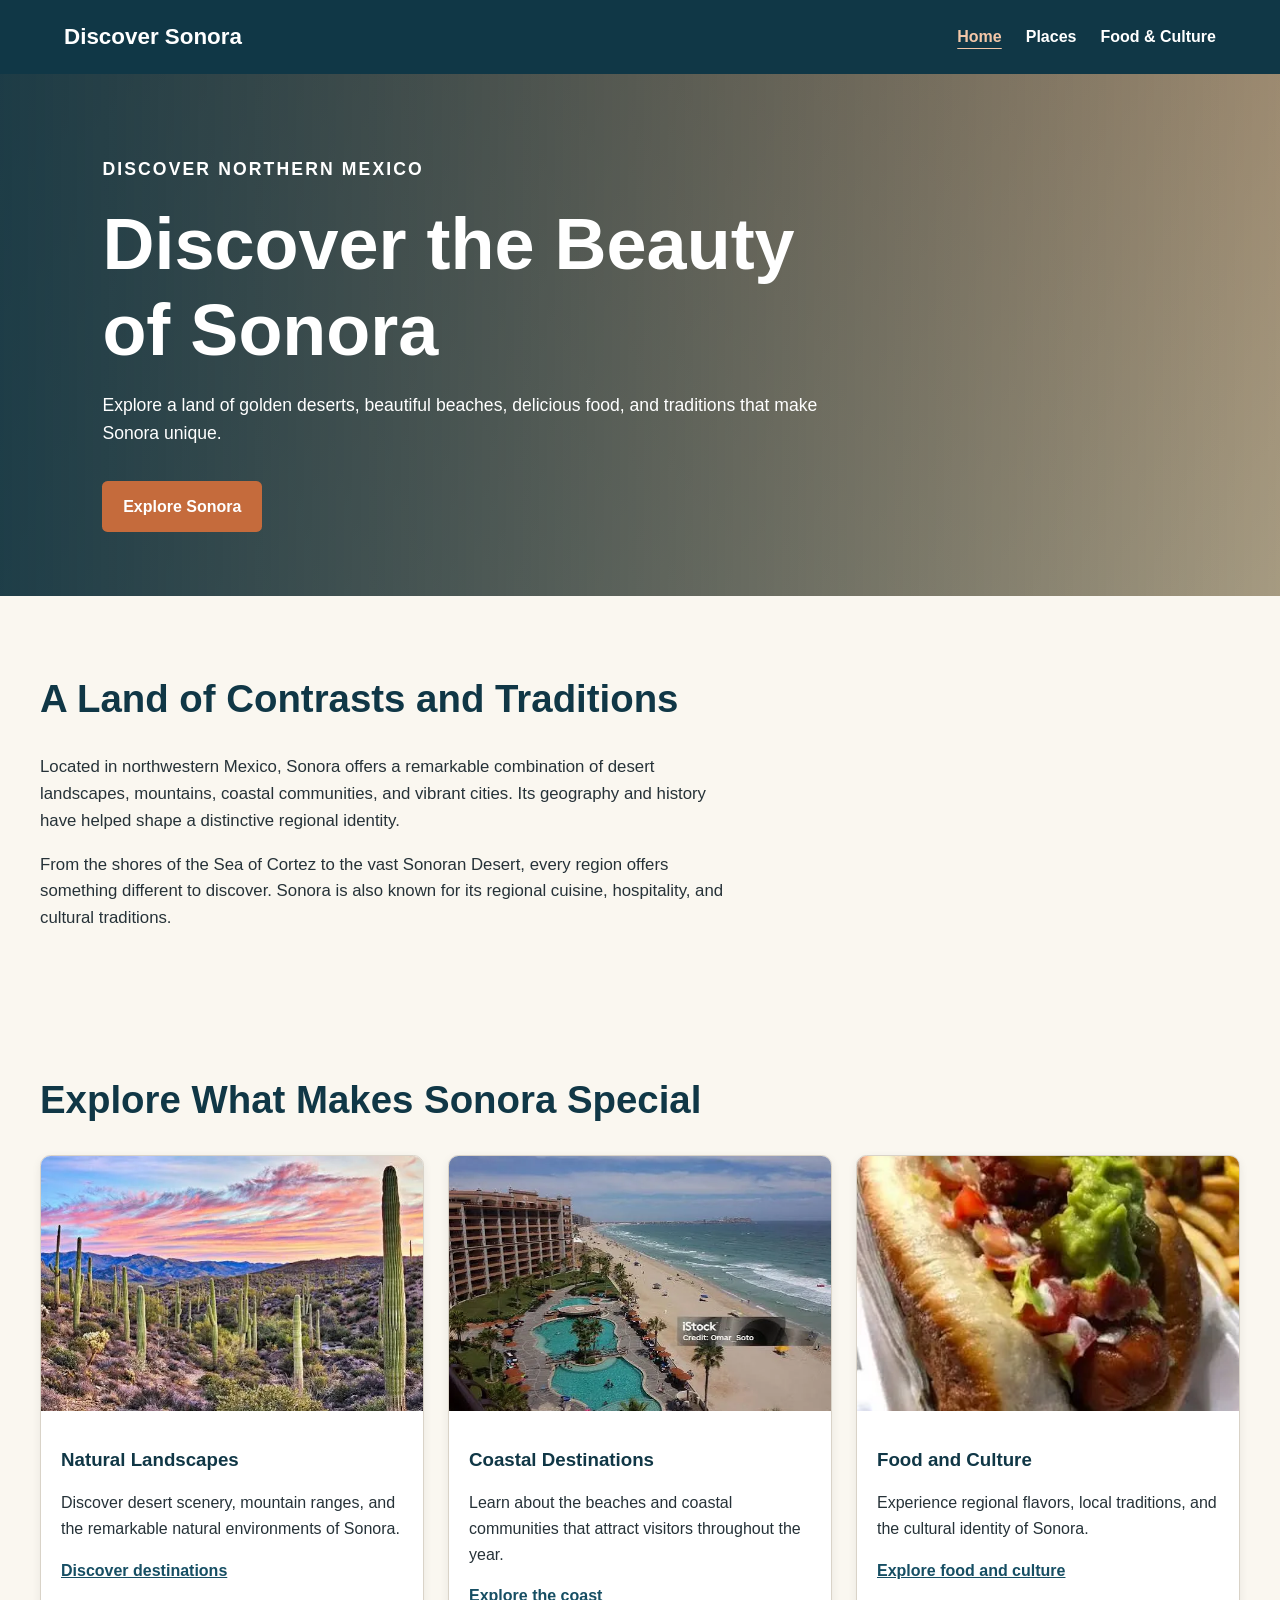
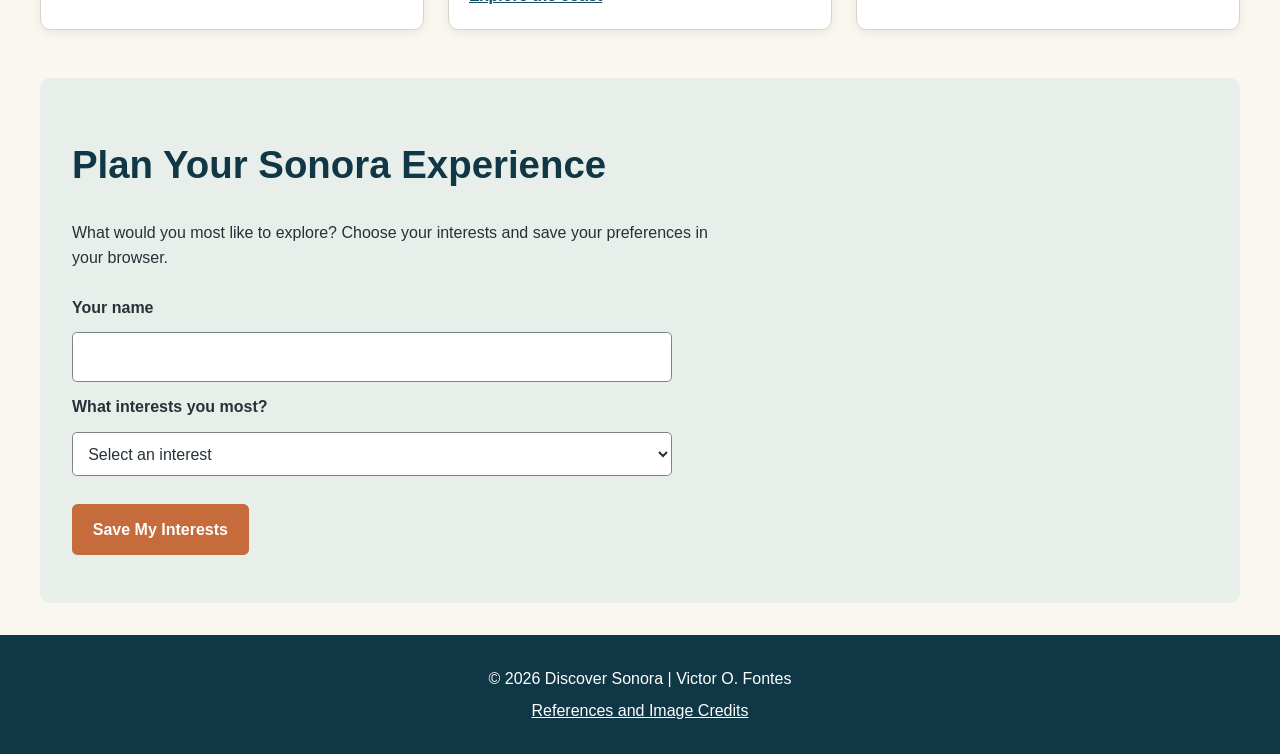
==== project/index.html @ 7b0b656f "W06 Project" ====
<!DOCTYPE html>
<html lang="en">
<head>
    <meta charset="UTF-8">
    <meta name="viewport" content="width=device-width, initial-scale=1.0">
    <meta name="description" content="Discover Sonora, Mexico, through its beautiful landscapes, regional food, rich culture, and unforgettable destinations.">
    <meta name="author" content="Victor O. Fontes">
    <title>Discover Sonora | Explore Northern Mexico</title>
    <link rel="stylesheet" href="styles/discover-sonora.css">
    <script src="scripts/discover-sonora.js" defer></script>
</head>
<body>
    <header>
        <a class="logo" href="index.html">Discover Sonora</a>

        <button id="menu-button" aria-label="Open navigation menu" aria-expanded="false">
            ☰
        </button>

        <nav id="nav-menu" aria-label="Main navigation">
            <a href="index.html" aria-current="page">Home</a>
            <a href="places.html">Places</a>
            <a href="food.html">Food & Culture</a>
        </nav>
    </header>

    <main>
        <section class="hero">
            <div class="hero-content">
                <p class="eyebrow">Discover Northern Mexico</p>
                <h1>Discover the Beauty of Sonora</h1>
                <p>
                    Explore a land of golden deserts, beautiful beaches,
                    delicious food, and traditions that make Sonora unique.
                </p>
                <a class="button" href="places.html">Explore Sonora</a>
            </div>
        </section>

        <section class="intro section-container">
            <h2>A Land of Contrasts and Traditions</h2>
            <p>
                Located in northwestern Mexico, Sonora offers a remarkable
                combination of desert landscapes, mountains, coastal
                communities, and vibrant cities. Its geography and history
                have helped shape a distinctive regional identity.
            </p>
            <p>
                From the shores of the Sea of Cortez to the vast Sonoran
                Desert, every region offers something different to discover.
                Sonora is also known for its regional cuisine, hospitality,
                and cultural traditions.
            </p>
        </section>

        <section class="highlights section-container">
            <h2>Explore What Makes Sonora Special</h2>

            <div class="card-grid">
                <article class="card">
                    <img
                        src="images/sonora-desert.webp"
                        alt="Desert landscape in Sonora with mountains and native vegetation"
                        loading="lazy"
                        width="600"
                        height="400"
                    >
                    <div class="card-content">
                        <h3>Natural Landscapes</h3>
                        <p>
                            Discover desert scenery, mountain ranges,
                            and the remarkable natural environments of Sonora.
                        </p>
                        <a href="places.html">Discover destinations</a>
                    </div>
                </article>

                <article class="card">
                    <img
                        src="images/puerto-penasco.webp"
                        alt="Coastal scenery along the Sea of Cortez in Sonora"
                        loading="lazy"
                        width="600"
                        height="400"
                    >
                    <div class="card-content">
                        <h3>Coastal Destinations</h3>
                        <p>
                            Learn about the beaches and coastal communities
                            that attract visitors throughout the year.
                        </p>
                        <a href="places.html">Explore the coast</a>
                    </div>
                </article>

                <article class="card">
                    <img
                        src="images/sonoran-hot-dog.webp"
                        alt="Traditional Sonoran cuisine served as a regional meal"
                        loading="lazy"
                        width="600"
                        height="400"
                    >
                    <div class="card-content">
                        <h3>Food and Culture</h3>
                        <p>
                            Experience regional flavors, local traditions,
                            and the cultural identity of Sonora.
                        </p>
                        <a href="food.html">Explore food and culture</a>
                    </div>
                </article>
            </div>
        </section>

        <section class="newsletter section-container">
            <h2>Plan Your Sonora Experience</h2>
            <p>
                What would you most like to explore? Choose your interests
                and save your preferences in your browser.
            </p>

            <form id="interest-form">
                <label for="visitor-name">Your name</label>
                <input
                    type="text"
                    id="visitor-name"
                    name="visitor-name"
                    autocomplete="name"
                    required
                >

                <label for="interest">What interests you most?</label>
                <select id="interest" name="interest" required>
                    <option value="">Select an interest</option>
                    <option value="beaches">Beaches and coastal destinations</option>
                    <option value="nature">Deserts and nature</option>
                    <option value="food">Food and regional cuisine</option>
                    <option value="culture">Culture and traditions</option>
                </select>

                <button class="button" type="submit">Save My Interests</button>
            </form>

            <p id="form-message" class="form-message" aria-live="polite"></p>
        </section>
    </main>

    <footer>
        <p>&copy; <span id="current-year"></span> Discover Sonora | Victor O. Fontes</p>
        <p><a href="references.html">References and Image Credits</a></p>
    </footer>
</body>
</html>
---- project/styles/discover-sonora.css ----
/* General styles */

:root {
    --color-primary: #164e63;
    --color-primary-dark: #103746;
    --color-accent: #c56b3c;
    --color-background: #faf7f0;
    --color-surface: #ffffff;
    --color-text: #263238;
    --color-muted: #52636b;
    --color-border: #d9d3c8;
    --font-main: Arial, Helvetica, sans-serif;
    --max-width: 1200px;
}

* {
    box-sizing: border-box;
}

html {
    scroll-behavior: smooth;
}

body {
    margin: 0;
    font-family: var(--font-main);
    color: var(--color-text);
    background-color: var(--color-background);
    line-height: 1.6;
}

img {
    display: block;
    width: 100%;
    height: auto;
}

a {
    color: var(--color-primary);
}

a:hover {
    color: var(--color-accent);
}

a:focus-visible,
button:focus-visible,
input:focus-visible,
select:focus-visible {
    outline: 3px solid var(--color-accent);
    outline-offset: 3px;
}

h1,
h2,
h3 {
    line-height: 1.2;
}

h2 {
    color: var(--color-primary-dark);
    font-size: clamp(1.7rem, 4vw, 2.4rem);
}

p {
    max-width: 75ch;
}

/* Header and navigation */

header {
    display: flex;
    align-items: center;
    justify-content: space-between;
    gap: 1rem;
    padding: 1rem 5%;
    background-color: var(--color-primary-dark);
    color: white;
}

.logo {
    color: white;
    font-size: 1.4rem;
    font-weight: 700;
    text-decoration: none;
}

.logo:hover {
    color: #f4c7a8;
}

#nav-menu {
    display: flex;
    align-items: center;
    gap: 1.5rem;
}

#nav-menu a {
    padding: 0.5rem 0;
    color: white;
    font-weight: 600;
    text-decoration: none;
}

#nav-menu a:hover,
#nav-menu a[aria-current="page"] {
    color: #f4c7a8;
    text-decoration: underline;
    text-underline-offset: 0.35rem;
}

#menu-button {
    display: none;
    padding: 0.5rem 0.75rem;
    border: 1px solid white;
    border-radius: 0.3rem;
    background: transparent;
    color: white;
    font-size: 1.5rem;
    cursor: pointer;
}

/* Hero section */

.hero {
    display: flex;
    align-items: center;
    min-height: 480px;
    padding: 4rem 8%;
    background:
        linear-gradient(90deg, rgb(16 55 70 / 92%), rgb(16 55 70 / 30%)),
        linear-gradient(135deg, #b87548, #e7c69b);
    color: white;
}

.hero-content {
    max-width: 720px;
}

.eyebrow {
    font-weight: 700;
    letter-spacing: 0.12em;
    text-transform: uppercase;
}

.hero h1 {
    margin: 0.5rem 0 1rem;
    font-size: clamp(2.4rem, 6vw, 4.5rem);
}

.hero p {
    font-size: 1.1rem;
}

.button {
    display: inline-block;
    margin-top: 1rem;
    padding: 0.8rem 1.3rem;
    border: 0;
    border-radius: 0.35rem;
    background-color: var(--color-accent);
    color: white;
    font: inherit;
    font-weight: 700;
    text-decoration: none;
    cursor: pointer;
}

.button:hover {
    background-color: #9f4e28;
    color: white;
}

/* Content sections */

.section-container {
    width: min(100% - 2rem, var(--max-width));
    margin: 0 auto;
    padding: 3rem 0;
}

.intro p {
    font-size: 1.05rem;
}

.card-grid {
    display: grid;
    grid-template-columns: repeat(3, minmax(0, 1fr));
    gap: 1.5rem;
    margin-top: 2rem;
}

.card {
    overflow: hidden;
    border: 1px solid var(--color-border);
    border-radius: 0.65rem;
    background-color: var(--color-surface);
    box-shadow: 0 3px 10px rgb(0 0 0 / 7%);
}

.card img {
    aspect-ratio: 3 / 2;
    object-fit: cover;
}

.card-content {
    padding: 1.25rem;
}

.card h3 {
    color: var(--color-primary-dark);
}

.card-content a {
    font-weight: 700;
}

/* Form */

.newsletter {
    margin-bottom: 2rem;
    padding: 2rem;
    border-radius: 0.65rem;
    background-color: #e8eee9;
}

#interest-form {
    display: grid;
    gap: 0.75rem;
    max-width: 600px;
    margin-top: 1.5rem;
}

#interest-form label {
    font-weight: 700;
}

#interest-form input,
#interest-form select {
    width: 100%;
    min-height: 44px;
    padding: 0.7rem;
    border: 1px solid #7b8589;
    border-radius: 0.3rem;
    background-color: white;
    color: var(--color-text);
    font: inherit;
}

#interest-form .button {
    justify-self: start;
}

.form-message {
    font-weight: 700;
}

/* Footer */

footer {
    padding: 1.5rem 1rem;
    background-color: var(--color-primary-dark);
    color: white;
    text-align: center;
}

footer p {
    margin: 0.4rem auto;
}

footer a {
    color: white;
}

footer a:hover {
    color: #f4c7a8;
}

/* Tablet */

@media (max-width: 800px) {
    header {
        flex-wrap: wrap;
    }

    #menu-button {
        display: block;
    }

    #nav-menu {
        display: none;
        flex-basis: 100%;
        flex-direction: column;
        align-items: stretch;
        gap: 0;
    }

    #nav-menu.open {
        display: flex;
    }

    #nav-menu a {
        padding: 0.8rem 0;
        border-top: 1px solid rgb(255 255 255 / 20%);
    }

    .card-grid {
        grid-template-columns: repeat(2, minmax(0, 1fr));
    }

    .hero {
        min-height: 400px;
        padding: 3rem 6%;
    }
}

/* Mobile */

@media (max-width: 550px) {
    .card-grid {
        grid-template-columns: 1fr;
    }

    .hero {
        min-height: 360px;
        padding: 2.5rem 1.25rem;
    }

    .section-container {
        width: min(100% - 2rem, var(--max-width));
        padding: 2rem 0;
    }

    .newsletter {
        padding: 1.25rem;
    }
}
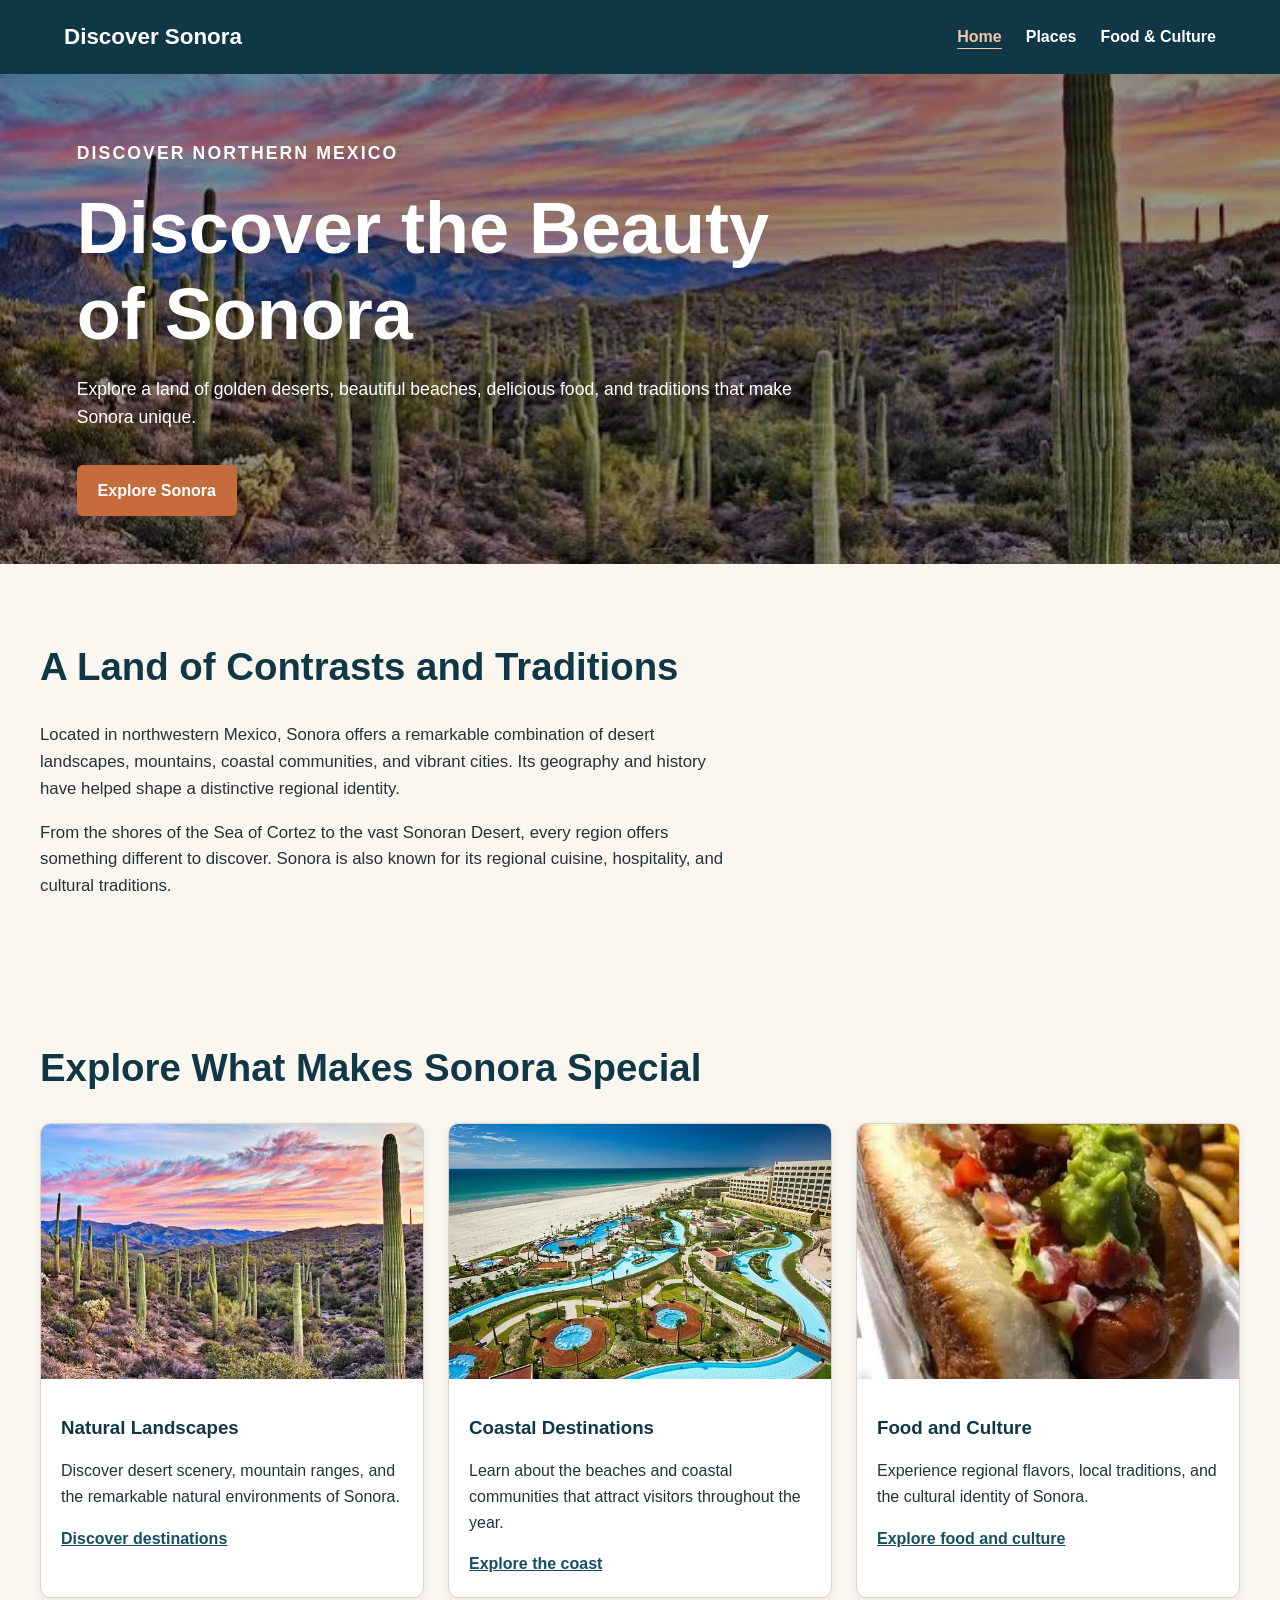
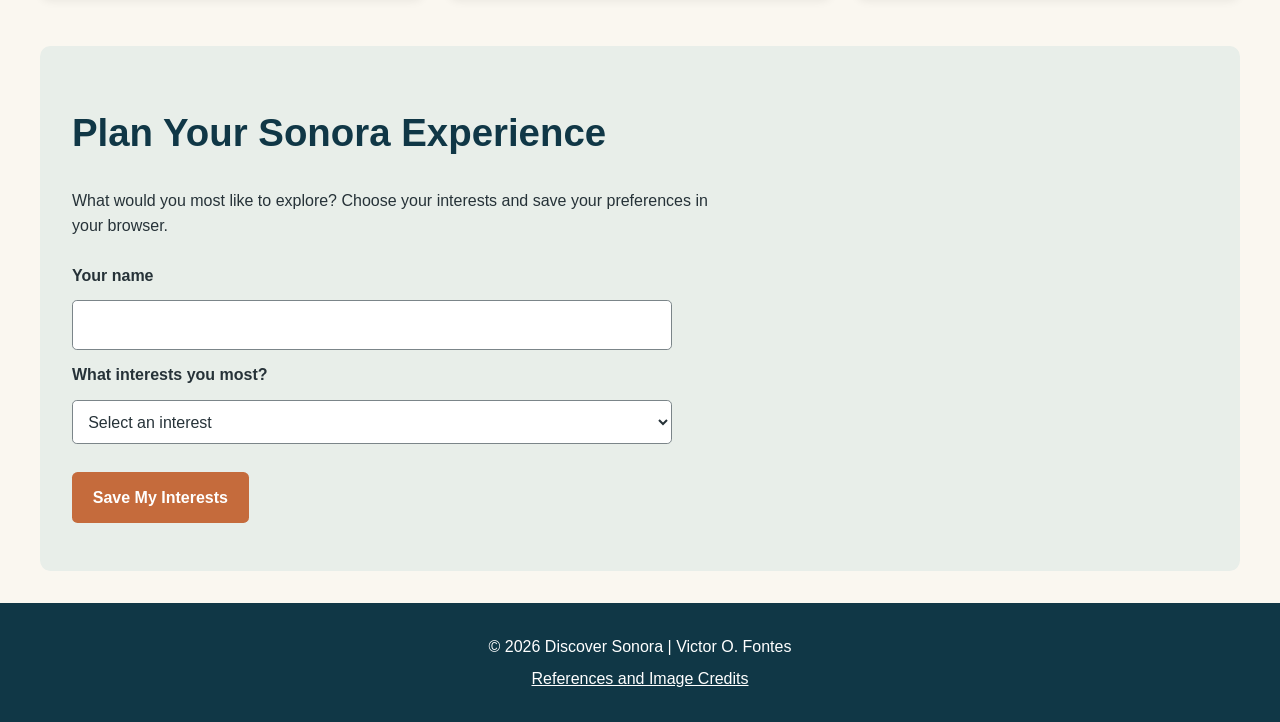
==== commit e78b40de: "W06 Project" ====
--- a/project/index.html
+++ b/project/index.html
@@ -59,7 +59,7 @@
             <div class="card-grid">
                 <article class="card">
                     <img
-                        src="images/sonora-desert.webp"
+                        src="images/sonoran-desert.webp"
                         alt="Desert landscape in Sonora with mountains and native vegetation"
                         loading="lazy"
                         width="600"
--- a/project/styles/discover-sonora.css
+++ b/project/styles/discover-sonora.css
@@ -123,13 +123,16 @@
 /* Hero section */
 
 .hero {
+     min-height: 450px;
     display: flex;
     align-items: center;
-    min-height: 480px;
-    padding: 4rem 8%;
-    background:
-        linear-gradient(90deg, rgb(16 55 70 / 92%), rgb(16 55 70 / 30%)),
-        linear-gradient(135deg, #b87548, #e7c69b);
+    padding: 3rem 6%;
+    background-image:
+        linear-gradient(rgba(0, 0, 0, 0.4), rgba(0, 0, 0, 0.4)),
+        url("../images/sonoran-desert.webp");
+    background-position: center;
+    background-size: cover;
+    background-repeat: no-repeat;
     color: white;
 }
 
